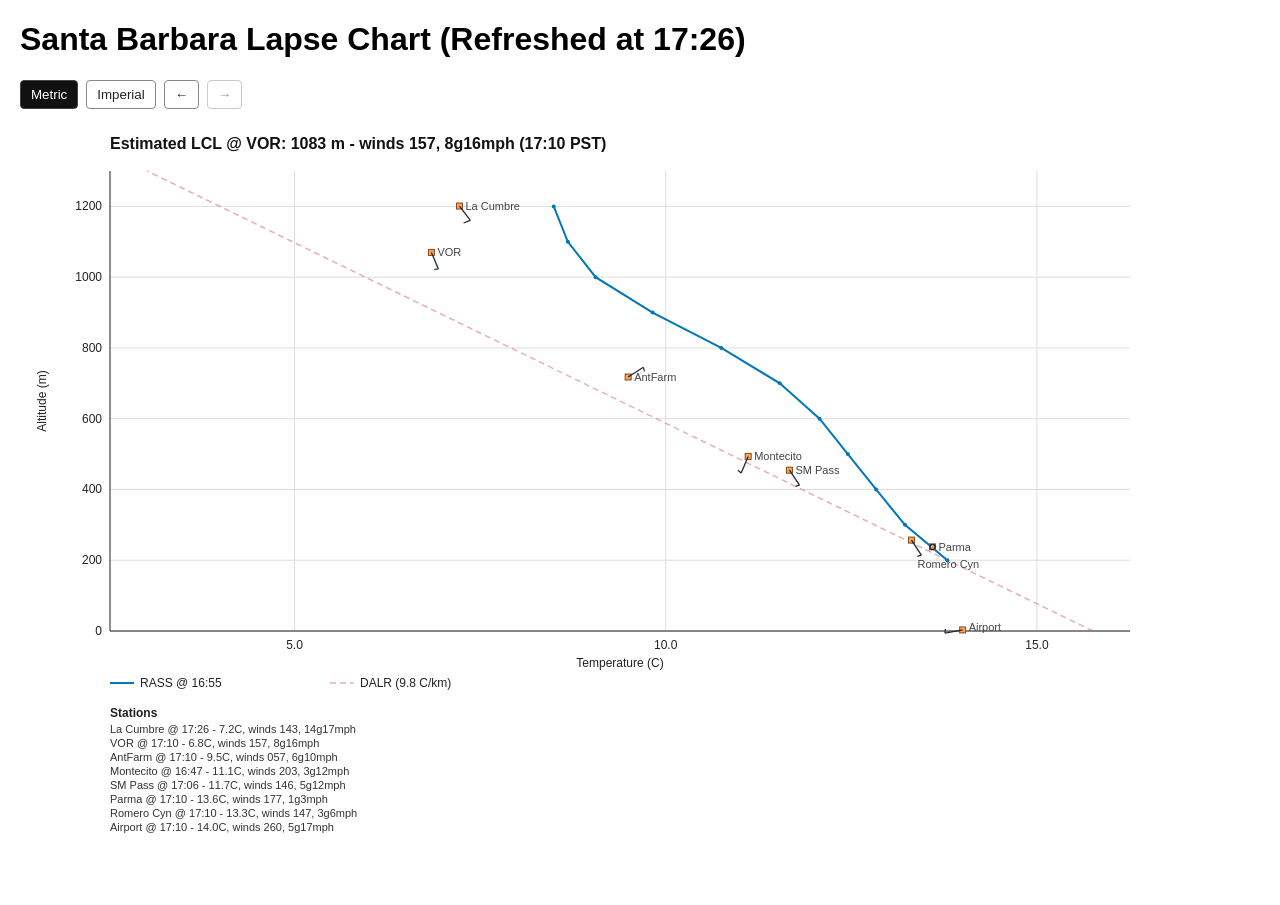
==== index.html @ 41d0ee27 "Add snapshot navigation and per-run chart history" ====
<!doctype html>
<html lang="en">
<head>
  <meta charset="utf-8" />
  <meta name="viewport" content="width=device-width, initial-scale=1" />
  <title>SB Live Lapse</title>
</head>
<body style="font-family: Helvetica, Arial, sans-serif; margin: 20px;">
  <h1 id="chartTitle">Santa Barbara Lapse Chart (Refreshed at --:--)</h1>
  <div style="display: flex; align-items: center; gap: 8px; margin-bottom: 12px;">
    <button id="metricBtn" type="button" style="padding: 6px 10px; border: 1px solid #444; background: #111; color: #fff; border-radius: 4px; cursor: pointer;">Metric</button>
    <button id="imperialBtn" type="button" style="padding: 6px 10px; border: 1px solid #888; background: #fff; color: #222; border-radius: 4px; cursor: pointer;">Imperial</button>
    <button id="prevSnapshotBtn" type="button" style="padding: 6px 10px; border: 1px solid #888; background: #fff; color: #222; border-radius: 4px; cursor: pointer;">&#8592;</button>
    <button id="nextSnapshotBtn" type="button" style="padding: 6px 10px; border: 1px solid #888; background: #fff; color: #222; border-radius: 4px; cursor: pointer;">&#8594;</button>
  </div>
  <img id="chart" src="./sba_wwtemp_chart_metric.svg" alt="Santa Barbara lapse chart" style="max-width: 100%; height: auto;" />
  <script>
    (function () {
      var slotMs = 15 * 60 * 1000;
      var slot = Math.floor(Date.now() / slotMs);
      var img = document.getElementById("chart");
      var title = document.getElementById("chartTitle");
      var metricBtn = document.getElementById("metricBtn");
      var imperialBtn = document.getElementById("imperialBtn");
      var prevBtn = document.getElementById("prevSnapshotBtn");
      var nextBtn = document.getElementById("nextSnapshotBtn");
      var storageKey = "sb_units";
      var latestSources = {
        metric: "./sba_wwtemp_chart_metric.svg?v=" + slot,
        imperial: "./sba_wwtemp_chart_imperial.svg?v=" + slot
      };
      var state = {
        unit: "metric",
        snapshots: [],
        index: -1
      };
      var fetchedLatestTitle = false;

      function formatPstHHMM(isoTime) {
        if (!isoTime) return null;
        var dt = new Date(isoTime);
        if (isNaN(dt.getTime())) return null;
        return new Intl.DateTimeFormat("en-US", {
          hour: "2-digit",
          minute: "2-digit",
          hour12: false,
          timeZone: "America/Los_Angeles"
        }).format(dt);
      }

      function setTitleForIso(isoTime) {
        var hhmm = formatPstHHMM(isoTime);
        if (!hhmm) return false;
        title.textContent = "Santa Barbara Lapse Chart (Refreshed at " + hhmm + ")";
        return true;
      }

      function updateUnitButtons() {
        var isMetric = state.unit === "metric";
        metricBtn.style.background = isMetric ? "#111" : "#fff";
        metricBtn.style.color = isMetric ? "#fff" : "#222";
        metricBtn.style.borderColor = isMetric ? "#444" : "#888";
        imperialBtn.style.background = isMetric ? "#fff" : "#111";
        imperialBtn.style.color = isMetric ? "#222" : "#fff";
        imperialBtn.style.borderColor = isMetric ? "#888" : "#444";
      }

      function setNavButtonDisabled(btn, disabled) {
        btn.disabled = disabled;
        btn.style.opacity = disabled ? "0.45" : "1";
        btn.style.cursor = disabled ? "default" : "pointer";
      }

      function updateNavButtons() {
        var hasSnapshots = state.snapshots.length > 0;
        setNavButtonDisabled(prevBtn, !hasSnapshots || state.index <= 0);
        setNavButtonDisabled(nextBtn, !hasSnapshots || state.index >= state.snapshots.length - 1);
      }

      function currentSnapshot() {
        if (state.index < 0 || state.index >= state.snapshots.length) return null;
        return state.snapshots[state.index];
      }

      function sourceForSnapshot(snapshot, unit) {
        if (snapshot && snapshot.charts) {
          var key = unit === "imperial" ? "imperial_svg" : "metric_svg";
          var value = snapshot.charts[key];
          if (typeof value === "string" && value) {
            var token = snapshot.run_at || String(slot);
            var sep = value.indexOf("?") === -1 ? "?" : "&";
            return value + sep + "v=" + encodeURIComponent(token);
          }
        }
        return latestSources[unit];
      }

      function fetchLatestTitle() {
        if (fetchedLatestTitle) return;
        fetchedLatestTitle = true;
        fetch("./station_state.json?v=" + slot, { cache: "no-store" })
          .then(function (resp) { return resp.ok ? resp.json() : null; })
          .then(function (latestState) {
            if (!latestState || !latestState.generated_at) return;
            setTitleForIso(latestState.generated_at);
          })
          .catch(function () {});
      }

      function render() {
        updateUnitButtons();
        updateNavButtons();
        var snapshot = currentSnapshot();
        img.src = sourceForSnapshot(snapshot, state.unit);
        if (!snapshot || !setTitleForIso(snapshot.run_at)) {
          fetchLatestTitle();
        }
      }

      function setUnit(unit) {
        state.unit = unit === "imperial" ? "imperial" : "metric";
        try { localStorage.setItem(storageKey, state.unit); } catch (e) {}
        render();
      }

      metricBtn.addEventListener("click", function () { setUnit("metric"); });
      imperialBtn.addEventListener("click", function () { setUnit("imperial"); });
      prevBtn.addEventListener("click", function () {
        if (state.index > 0) {
          state.index -= 1;
          render();
        }
      });
      nextBtn.addEventListener("click", function () {
        if (state.index < state.snapshots.length - 1) {
          state.index += 1;
          render();
        }
      });

      try {
        var raw = localStorage.getItem(storageKey);
        if (raw === "imperial") state.unit = "imperial";
      } catch (e) {}
      render();

      fetch("./station_history.json?v=" + slot, { cache: "no-store" })
        .then(function (resp) { return resp.ok ? resp.json() : null; })
        .then(function (historyPayload) {
          var snapshots = [];
          if (historyPayload && Array.isArray(historyPayload.snapshots)) {
            snapshots = historyPayload.snapshots.filter(function (snap) {
              return !!(
                snap &&
                typeof snap.run_at === "string" &&
                snap.charts &&
                typeof snap.charts.metric_svg === "string" &&
                typeof snap.charts.imperial_svg === "string"
              );
            });
          }
          snapshots.sort(function (a, b) {
            return a.run_at < b.run_at ? -1 : (a.run_at > b.run_at ? 1 : 0);
          });
          state.snapshots = snapshots;
          state.index = snapshots.length ? snapshots.length - 1 : -1;
          render();
        })
        .catch(function () {});
    })();
  </script>
</body>
</html>
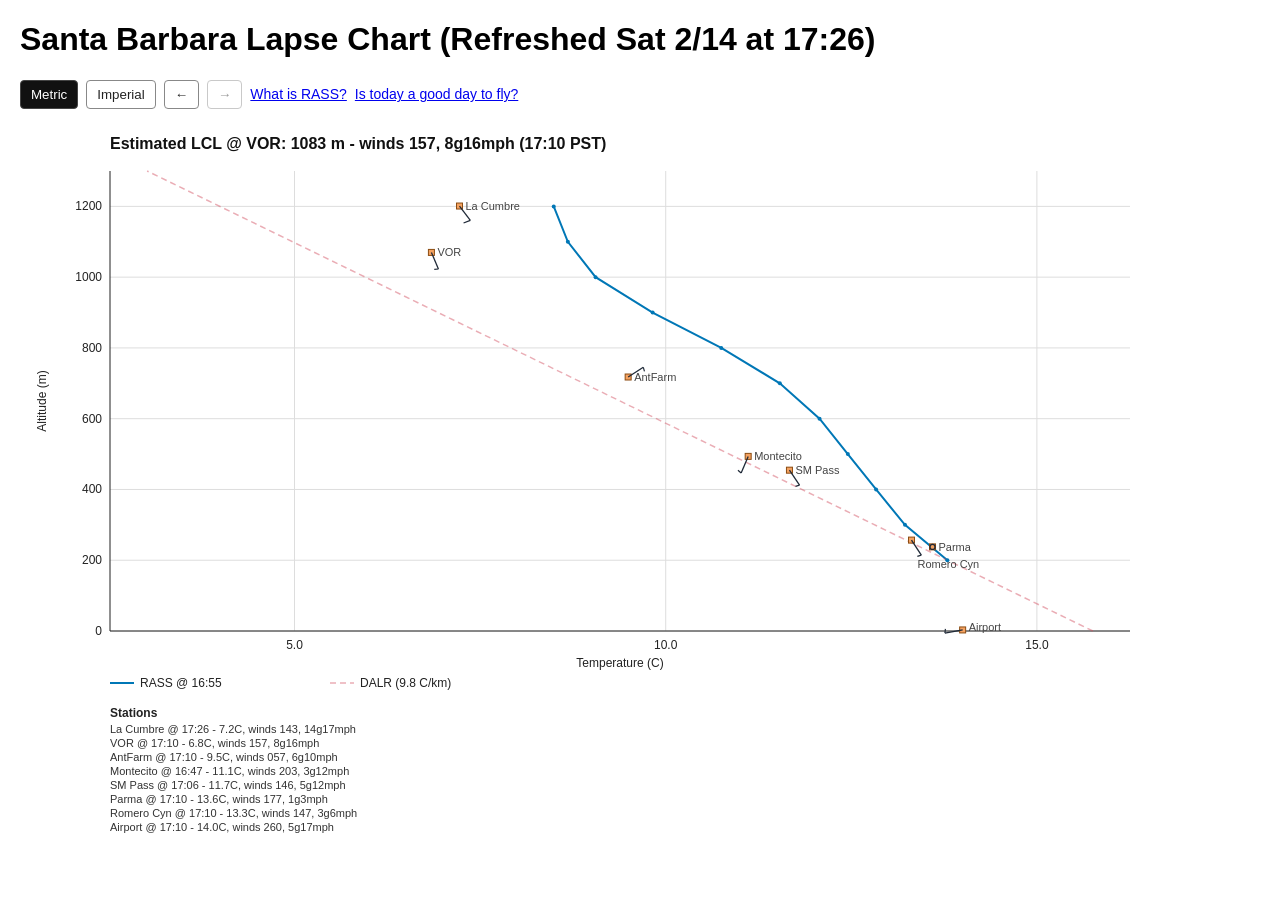
==== commit ff7126d4: "Show refresh date in chart title" ====
--- a/index.html
+++ b/index.html
@@ -6,12 +6,24 @@
   <title>SB Live Lapse</title>
 </head>
 <body style="font-family: Helvetica, Arial, sans-serif; margin: 20px;">
-  <h1 id="chartTitle">Santa Barbara Lapse Chart (Refreshed at --:--)</h1>
+  <h1 id="chartTitle">Santa Barbara Lapse Chart (Refreshed --- --/-- at --:--)</h1>
   <div style="display: flex; align-items: center; gap: 8px; margin-bottom: 12px;">
     <button id="metricBtn" type="button" style="padding: 6px 10px; border: 1px solid #444; background: #111; color: #fff; border-radius: 4px; cursor: pointer;">Metric</button>
     <button id="imperialBtn" type="button" style="padding: 6px 10px; border: 1px solid #888; background: #fff; color: #222; border-radius: 4px; cursor: pointer;">Imperial</button>
     <button id="prevSnapshotBtn" type="button" style="padding: 6px 10px; border: 1px solid #888; background: #fff; color: #222; border-radius: 4px; cursor: pointer;">&#8592;</button>
     <button id="nextSnapshotBtn" type="button" style="padding: 6px 10px; border: 1px solid #888; background: #fff; color: #222; border-radius: 4px; cursor: pointer;">&#8594;</button>
+    <a
+      href="https://en.wikipedia.org/wiki/Radio_acoustic_sounding_system"
+      target="_blank"
+      rel="noopener noreferrer"
+      style="color: #0000EE; text-decoration: underline; font-size: 14px;"
+    >What is RASS?</a>
+    <a
+      href="https://www.youtube.com/watch?v=dQw4w9WgXcQ&list=RDdQw4w9WgXcQ"
+      target="_blank"
+      rel="noopener noreferrer"
+      style="color: #0000EE; text-decoration: underline; font-size: 14px;"
+    >Is today a good day to fly?</a>
   </div>
   <img id="chart" src="./sba_wwtemp_chart_metric.svg" alt="Santa Barbara lapse chart" style="max-width: 100%; height: auto;" />
   <script>
@@ -36,22 +48,33 @@
       };
       var fetchedLatestTitle = false;
 
-      function formatPstHHMM(isoTime) {
+      function formatPacificRefreshLabel(isoTime) {
         if (!isoTime) return null;
         var dt = new Date(isoTime);
         if (isNaN(dt.getTime())) return null;
-        return new Intl.DateTimeFormat("en-US", {
+        var parts = new Intl.DateTimeFormat("en-US", {
+          weekday: "short",
+          month: "numeric",
+          day: "numeric",
           hour: "2-digit",
           minute: "2-digit",
           hour12: false,
           timeZone: "America/Los_Angeles"
-        }).format(dt);
+        }).formatToParts(dt);
+        var values = {};
+        parts.forEach(function (part) {
+          if (part.type !== "literal") values[part.type] = part.value;
+        });
+        if (!values.weekday || !values.month || !values.day || !values.hour || !values.minute) {
+          return null;
+        }
+        return values.weekday + " " + values.month + "/" + values.day + " at " + values.hour + ":" + values.minute;
       }
 
       function setTitleForIso(isoTime) {
-        var hhmm = formatPstHHMM(isoTime);
-        if (!hhmm) return false;
-        title.textContent = "Santa Barbara Lapse Chart (Refreshed at " + hhmm + ")";
+        var label = formatPacificRefreshLabel(isoTime);
+        if (!label) return false;
+        title.textContent = "Santa Barbara Lapse Chart (Refreshed " + label + ")";
         return true;
       }
 
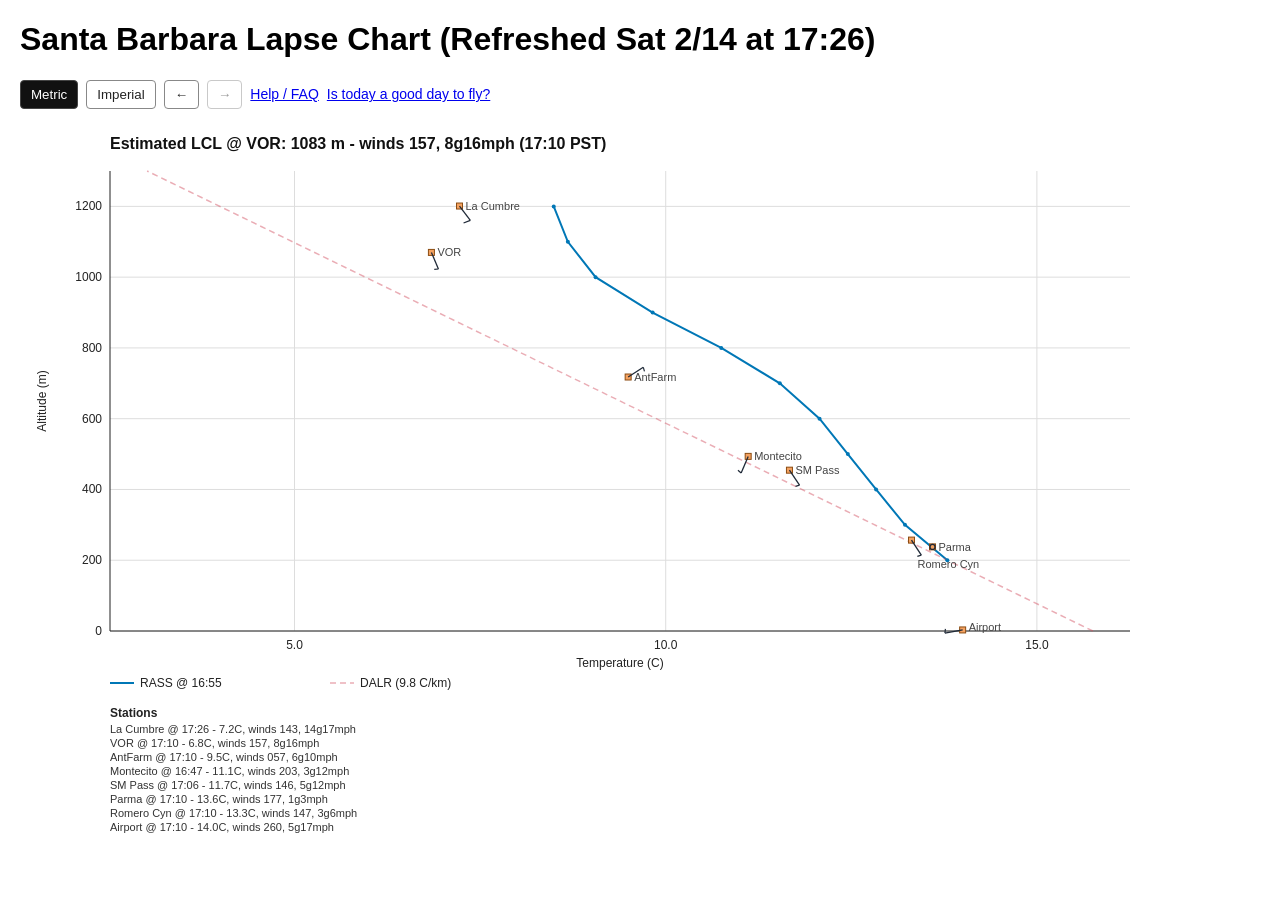
==== commit c11a9182: "Add soaring pilot FAQ to the lapse chart" ====
--- a/index.html
+++ b/index.html
@@ -4,193 +4,30 @@
   <meta charset="utf-8" />
   <meta name="viewport" content="width=device-width, initial-scale=1" />
   <title>SB Live Lapse</title>
+  <link rel="canonical" href="https://sb-live-lapse.com/" />
+  <link rel="stylesheet" href="./styles.css" />
+  <script defer src="./app.js"></script>
 </head>
-<body style="font-family: Helvetica, Arial, sans-serif; margin: 20px;">
+<body>
   <h1 id="chartTitle">Santa Barbara Lapse Chart (Refreshed --- --/-- at --:--)</h1>
-  <div style="display: flex; align-items: center; gap: 8px; margin-bottom: 12px;">
-    <button id="metricBtn" type="button" style="padding: 6px 10px; border: 1px solid #444; background: #111; color: #fff; border-radius: 4px; cursor: pointer;">Metric</button>
-    <button id="imperialBtn" type="button" style="padding: 6px 10px; border: 1px solid #888; background: #fff; color: #222; border-radius: 4px; cursor: pointer;">Imperial</button>
-    <button id="prevSnapshotBtn" type="button" style="padding: 6px 10px; border: 1px solid #888; background: #fff; color: #222; border-radius: 4px; cursor: pointer;">&#8592;</button>
-    <button id="nextSnapshotBtn" type="button" style="padding: 6px 10px; border: 1px solid #888; background: #fff; color: #222; border-radius: 4px; cursor: pointer;">&#8594;</button>
+  <div class="toolbar">
+    <button id="metricBtn" class="control-button is-active" type="button">Metric</button>
+    <button id="imperialBtn" class="control-button" type="button">Imperial</button>
+    <button id="prevSnapshotBtn" class="control-button" type="button">&#8592;</button>
+    <button id="nextSnapshotBtn" class="control-button" type="button">&#8594;</button>
     <a
-      href="https://en.wikipedia.org/wiki/Radio_acoustic_sounding_system"
+      href="./faq.html"
       target="_blank"
       rel="noopener noreferrer"
-      style="color: #0000EE; text-decoration: underline; font-size: 14px;"
-    >What is RASS?</a>
+      class="toolbar-link"
+    >Help / FAQ</a>
     <a
       href="https://www.youtube.com/watch?v=dQw4w9WgXcQ&list=RDdQw4w9WgXcQ"
       target="_blank"
       rel="noopener noreferrer"
-      style="color: #0000EE; text-decoration: underline; font-size: 14px;"
+      class="toolbar-link"
     >Is today a good day to fly?</a>
   </div>
-  <img id="chart" src="./sba_wwtemp_chart_metric.svg" alt="Santa Barbara lapse chart" style="max-width: 100%; height: auto;" />
-  <script>
-    (function () {
-      var slotMs = 15 * 60 * 1000;
-      var slot = Math.floor(Date.now() / slotMs);
-      var img = document.getElementById("chart");
-      var title = document.getElementById("chartTitle");
-      var metricBtn = document.getElementById("metricBtn");
-      var imperialBtn = document.getElementById("imperialBtn");
-      var prevBtn = document.getElementById("prevSnapshotBtn");
-      var nextBtn = document.getElementById("nextSnapshotBtn");
-      var storageKey = "sb_units";
-      var latestSources = {
-        metric: "./sba_wwtemp_chart_metric.svg?v=" + slot,
-        imperial: "./sba_wwtemp_chart_imperial.svg?v=" + slot
-      };
-      var state = {
-        unit: "metric",
-        snapshots: [],
-        index: -1
-      };
-      var fetchedLatestTitle = false;
-
-      function formatPacificRefreshLabel(isoTime) {
-        if (!isoTime) return null;
-        var dt = new Date(isoTime);
-        if (isNaN(dt.getTime())) return null;
-        var parts = new Intl.DateTimeFormat("en-US", {
-          weekday: "short",
-          month: "numeric",
-          day: "numeric",
-          hour: "2-digit",
-          minute: "2-digit",
-          hour12: false,
-          timeZone: "America/Los_Angeles"
-        }).formatToParts(dt);
-        var values = {};
-        parts.forEach(function (part) {
-          if (part.type !== "literal") values[part.type] = part.value;
-        });
-        if (!values.weekday || !values.month || !values.day || !values.hour || !values.minute) {
-          return null;
-        }
-        return values.weekday + " " + values.month + "/" + values.day + " at " + values.hour + ":" + values.minute;
-      }
-
-      function setTitleForIso(isoTime) {
-        var label = formatPacificRefreshLabel(isoTime);
-        if (!label) return false;
-        title.textContent = "Santa Barbara Lapse Chart (Refreshed " + label + ")";
-        return true;
-      }
-
-      function updateUnitButtons() {
-        var isMetric = state.unit === "metric";
-        metricBtn.style.background = isMetric ? "#111" : "#fff";
-        metricBtn.style.color = isMetric ? "#fff" : "#222";
-        metricBtn.style.borderColor = isMetric ? "#444" : "#888";
-        imperialBtn.style.background = isMetric ? "#fff" : "#111";
-        imperialBtn.style.color = isMetric ? "#222" : "#fff";
-        imperialBtn.style.borderColor = isMetric ? "#888" : "#444";
-      }
-
-      function setNavButtonDisabled(btn, disabled) {
-        btn.disabled = disabled;
-        btn.style.opacity = disabled ? "0.45" : "1";
-        btn.style.cursor = disabled ? "default" : "pointer";
-      }
-
-      function updateNavButtons() {
-        var hasSnapshots = state.snapshots.length > 0;
-        setNavButtonDisabled(prevBtn, !hasSnapshots || state.index <= 0);
-        setNavButtonDisabled(nextBtn, !hasSnapshots || state.index >= state.snapshots.length - 1);
-      }
-
-      function currentSnapshot() {
-        if (state.index < 0 || state.index >= state.snapshots.length) return null;
-        return state.snapshots[state.index];
-      }
-
-      function sourceForSnapshot(snapshot, unit) {
-        if (snapshot && snapshot.charts) {
-          var key = unit === "imperial" ? "imperial_svg" : "metric_svg";
-          var value = snapshot.charts[key];
-          if (typeof value === "string" && value) {
-            var token = snapshot.run_at || String(slot);
-            var sep = value.indexOf("?") === -1 ? "?" : "&";
-            return value + sep + "v=" + encodeURIComponent(token);
-          }
-        }
-        return latestSources[unit];
-      }
-
-      function fetchLatestTitle() {
-        if (fetchedLatestTitle) return;
-        fetchedLatestTitle = true;
-        fetch("./station_state.json?v=" + slot, { cache: "no-store" })
-          .then(function (resp) { return resp.ok ? resp.json() : null; })
-          .then(function (latestState) {
-            if (!latestState || !latestState.generated_at) return;
-            setTitleForIso(latestState.generated_at);
-          })
-          .catch(function () {});
-      }
-
-      function render() {
-        updateUnitButtons();
-        updateNavButtons();
-        var snapshot = currentSnapshot();
-        img.src = sourceForSnapshot(snapshot, state.unit);
-        if (!snapshot || !setTitleForIso(snapshot.run_at)) {
-          fetchLatestTitle();
-        }
-      }
-
-      function setUnit(unit) {
-        state.unit = unit === "imperial" ? "imperial" : "metric";
-        try { localStorage.setItem(storageKey, state.unit); } catch (e) {}
-        render();
-      }
-
-      metricBtn.addEventListener("click", function () { setUnit("metric"); });
-      imperialBtn.addEventListener("click", function () { setUnit("imperial"); });
-      prevBtn.addEventListener("click", function () {
-        if (state.index > 0) {
-          state.index -= 1;
-          render();
-        }
-      });
-      nextBtn.addEventListener("click", function () {
-        if (state.index < state.snapshots.length - 1) {
-          state.index += 1;
-          render();
-        }
-      });
-
-      try {
-        var raw = localStorage.getItem(storageKey);
-        if (raw === "imperial") state.unit = "imperial";
-      } catch (e) {}
-      render();
-
-      fetch("./station_history.json?v=" + slot, { cache: "no-store" })
-        .then(function (resp) { return resp.ok ? resp.json() : null; })
-        .then(function (historyPayload) {
-          var snapshots = [];
-          if (historyPayload && Array.isArray(historyPayload.snapshots)) {
-            snapshots = historyPayload.snapshots.filter(function (snap) {
-              return !!(
-                snap &&
-                typeof snap.run_at === "string" &&
-                snap.charts &&
-                typeof snap.charts.metric_svg === "string" &&
-                typeof snap.charts.imperial_svg === "string"
-              );
-            });
-          }
-          snapshots.sort(function (a, b) {
-            return a.run_at < b.run_at ? -1 : (a.run_at > b.run_at ? 1 : 0);
-          });
-          state.snapshots = snapshots;
-          state.index = snapshots.length ? snapshots.length - 1 : -1;
-          render();
-        })
-        .catch(function () {});
-    })();
-  </script>
+  <img id="chart" src="./sba_wwtemp_chart_metric.svg" alt="Santa Barbara lapse chart" />
 </body>
 </html>
--- a/styles.css
+++ b/styles.css
@@ -0,0 +1,120 @@
+body {
+  font-family: Helvetica, Arial, sans-serif;
+  margin: 20px;
+}
+
+.toolbar {
+  display: flex;
+  flex-wrap: wrap;
+  align-items: center;
+  gap: 8px;
+  margin-bottom: 12px;
+}
+
+.control-button {
+  padding: 6px 10px;
+  border: 1px solid #888;
+  background: #fff;
+  color: #222;
+  border-radius: 4px;
+  cursor: pointer;
+}
+
+.control-button.is-active {
+  border-color: #444;
+  background: #111;
+  color: #fff;
+}
+
+.control-button.is-disabled {
+  cursor: default;
+  opacity: 0.45;
+}
+
+.toolbar-link {
+  color: #0000ee;
+  font-size: 14px;
+  text-decoration: underline;
+}
+
+#chart {
+  max-width: 100%;
+  height: auto;
+}
+
+.faq-page {
+  margin: 0;
+  color: #202b32;
+  background: #f7f9fa;
+  line-height: 1.65;
+}
+
+.faq-page * { box-sizing: border-box; }
+.faq-page a { color: #155b83; text-underline-offset: 3px; }
+.faq-page a:hover { color: #0c3d5a; }
+.faq-page :focus-visible { outline: 3px solid #0077b6; outline-offset: 5px; }
+.faq-page h1, .faq-page h2, .faq-page h3 { line-height: 1.25; color: #142e3d; }
+.faq-page h1 { font-size: clamp(2rem, 6vw, 3rem); margin: 12px 0; letter-spacing: -0.035em; }
+.faq-page h2 { font-size: 1.4rem; margin: 0 0 16px; }
+.faq-page h3 { font-size: 1.05rem; margin: 0 0 4px; }
+.faq-page p { margin: 0 0 16px; }
+.faq-page li + li { margin-top: 8px; }
+.faq-page section { scroll-margin-top: 20px; }
+
+.faq-shell { max-width: 1020px; margin: 0 auto; padding: 28px 24px 56px; }
+.faq-header { max-width: 740px; padding: 32px 0 24px; }
+.faq-eyebrow { font-size: .78rem; font-weight: 700; letter-spacing: .13em; text-transform: uppercase; color: #526773; }
+.faq-intro { font-size: 1.15rem; color: #425866; }
+.faq-back { font-weight: 600; }
+.faq-card { background: #fff; border: 1px solid #dbe3e7; border-radius: 10px; padding: 26px; }
+.faq-quick { border-top: 4px solid #0077b6; margin-bottom: 28px; }
+.faq-quick ol { padding-left: 22px; margin-bottom: 0; }
+.faq-layout { display: grid; grid-template-columns: 190px minmax(0, 1fr); gap: 36px; align-items: start; }
+.faq-nav { position: sticky; top: 24px; font-size: .9rem; }
+.faq-nav strong { display: block; margin-bottom: 10px; }
+.faq-nav a { display: block; padding: 5px 0; }
+.faq-content { min-width: 0; }
+.faq-content section { padding: 0 0 26px; margin: 0 0 28px; border-bottom: 1px solid #dbe3e7; }
+.faq-key { display: grid; grid-template-columns: 1fr 1fr; gap: 20px; margin: 24px 0; }
+.faq-key-item svg { display: block; width: 58px; height: 22px; margin-bottom: 8px; }
+.faq-key-item p { margin: 0; font-size: .94rem; }
+.faq-rass-line { stroke: #000; stroke-width: 2; fill: none; }
+.faq-rass-dot { fill: #0077b6; }
+.faq-dalr-line { stroke: #000; stroke-width: 1.5; stroke-dasharray: 6 4; opacity: .45; }
+.faq-station-line { stroke: #777; stroke-width: 1.2; stroke-dasharray: 3 4; }
+.faq-station-dot { fill: #f4a261; stroke: #8b4c12; }
+.faq-callout { border-left: 3px solid #0077b6; background: #edf4f8; padding: 14px 18px; margin: 20px 0; }
+.faq-callout p:last-child { margin-bottom: 0; }
+.faq-table-wrap { overflow-x: auto; margin: 20px 0; }
+.faq-page table { width: 100%; border-collapse: collapse; font-size: .91rem; text-align: left; }
+.faq-page caption { text-align: left; font-weight: 600; margin-bottom: 8px; }
+.faq-page th, .faq-page td { padding: 10px 12px; border-bottom: 1px solid #dbe3e7; vertical-align: top; }
+.faq-page th { background: #eaf0f3; color: #233e4d; }
+.faq-red { color: #c62828; }
+.faq-blue { color: #1565c0; }
+.faq-example { display: block; padding: 16px; background: #eaf0f3; border-radius: 6px; font-size: .87rem; overflow-wrap: anywhere; }
+.faq-small { font-size: .88rem; color: #526773; }
+.faq-footer { padding-top: 4px; }
+
+@media (max-width: 720px) {
+  .faq-shell { padding: 20px 18px 40px; }
+  .faq-header { padding-top: 26px; }
+  .faq-card { padding: 20px; }
+  .faq-layout { grid-template-columns: 1fr; gap: 28px; }
+  .faq-nav { position: static; padding-bottom: 20px; border-bottom: 1px solid #dbe3e7; }
+  .faq-nav a { display: inline-block; margin-right: 16px; padding: 7px 0; }
+}
+
+@media (max-width: 420px) {
+  .faq-key { grid-template-columns: 1fr; }
+  .faq-page th, .faq-page td { padding: 8px; }
+}
+
+@media print {
+  .faq-page { background: #fff; color: #000; }
+  .faq-shell { max-width: none; padding: 0; }
+  .faq-layout { display: block; }
+  .faq-nav, .faq-back { display: none; }
+  .faq-page h2, .faq-page h3 { break-after: avoid; }
+  .faq-key-item, .faq-callout, .faq-page tr { break-inside: avoid; }
+}
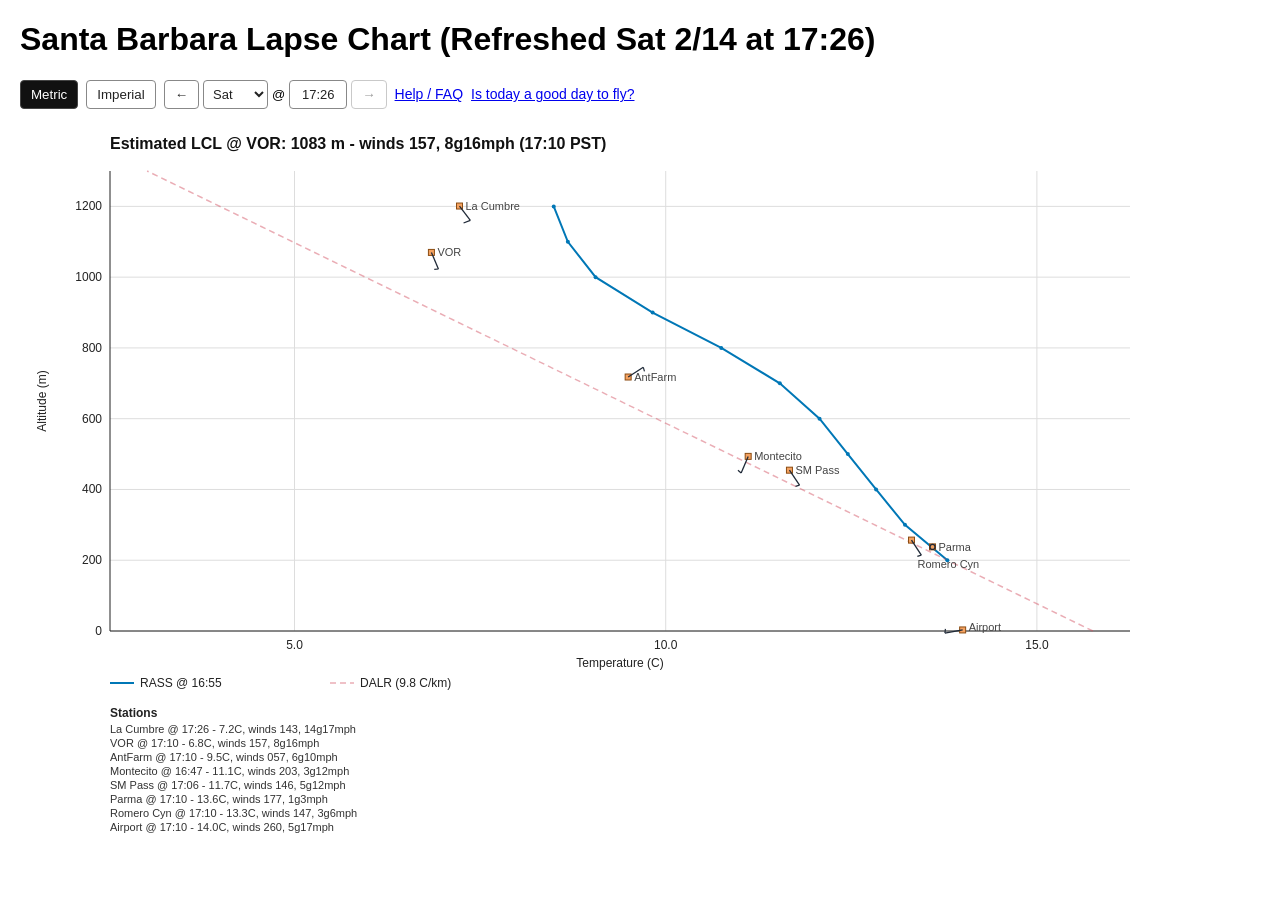
==== commit b97b2147: "Promote compact day and time chart navigation to main" ====
--- a/index.html
+++ b/index.html
@@ -13,8 +13,18 @@
   <div class="toolbar">
     <button id="metricBtn" class="control-button is-active" type="button">Metric</button>
     <button id="imperialBtn" class="control-button" type="button">Imperial</button>
-    <button id="prevSnapshotBtn" class="control-button" type="button">&#8592;</button>
-    <button id="nextSnapshotBtn" class="control-button" type="button">&#8594;</button>
+    <div class="snapshot-nav" role="group" aria-label="Snapshot navigation (Pacific time)">
+      <button id="prevSnapshotBtn" class="control-button" type="button" aria-label="Previous snapshot">&#8592;</button>
+      <select id="snapshotDay" class="snapshot-field" aria-label="Snapshot day (Pacific time)" disabled>
+        <option value="">---</option>
+      </select>
+      <span aria-hidden="true">@</span>
+      <input id="snapshotTime" class="snapshot-field" type="text" inputmode="numeric" maxlength="5"
+        placeholder="--:--" aria-label="Snapshot time (Pacific, 24-hour)"
+        title="Pacific time: enter HH:MM or HHMM. Press Enter or leave the field to jump to the nearest available snapshot."
+        autocomplete="off" spellcheck="false" disabled />
+      <button id="nextSnapshotBtn" class="control-button" type="button" aria-label="Next snapshot">&#8594;</button>
+    </div>
     <a
       href="./faq.html"
       target="_blank"
--- a/styles.css
+++ b/styles.css
@@ -31,6 +31,30 @@
   opacity: 0.45;
 }
 
+.snapshot-nav {
+  display: inline-flex;
+  align-items: center;
+  gap: 4px;
+  white-space: nowrap;
+  font-size: 13px;
+}
+
+.snapshot-field {
+  box-sizing: border-box;
+  height: 29px;
+  padding: 4px 5px;
+  border: 1px solid #888;
+  border-radius: 4px;
+  background: #fff;
+  color: #222;
+  font: 13px Helvetica, Arial, sans-serif;
+}
+
+#snapshotDay { width: 65px; }
+#snapshotTime { width: 58px; text-align: center; font-variant-numeric: tabular-nums; }
+.snapshot-field:disabled { opacity: 0.45; }
+.snapshot-field[aria-invalid="true"] { border-color: #c62828; }
+
 .toolbar-link {
   color: #0000ee;
   font-size: 14px;
@@ -42,79 +66,98 @@
   height: auto;
 }
 
-.faq-page {
-  margin: 0;
-  color: #202b32;
-  background: #f7f9fa;
-  line-height: 1.65;
+/* Visual field guide. Chart styles deliberately match the live plot. */
+.faq-page { margin: 0; color: #252525; background: #fff; line-height: 1.5; }
+.faq-page * { box-sizing: border-box; }
+.faq-page a { color: #36576a; text-underline-offset: 3px; }
+.faq-page button:focus-visible, .faq-page a:focus-visible, .faq-page summary:focus-visible { outline: 2px solid #0077b6; outline-offset: 4px; }
+.visual-guide { max-width: 1020px; padding: 24px 28px 32px; margin: auto; }
+.guide-header > a { font-size: 14px; }
+.guide-header h1 { font-size: clamp(23px, 3.5vw, 30px); font-weight: 500; letter-spacing: -.025em; line-height: 1.2; margin: 28px 0 8px; }
+.guide-header p { color: #626262; font-size: 15px; margin: 0 0 24px; }
+.layer-controls { display: flex; gap: 28px; border-bottom: 1px solid #d9d9d9; }
+.layer-controls button { color: #777; padding: 10px 0 12px; margin-bottom: -1px; border: 0; border-bottom: 2px solid transparent; background: none; font: inherit; font-size: 15px; cursor: pointer; }
+.layer-controls button span { color: inherit; margin-right: 7px; font-variant-numeric: tabular-nums; }
+.layer-controls button[aria-pressed="true"] { color: #161616; border-bottom-color: #161616; }
+.layer-controls button:hover { color: #161616; }
+.lesson-figure { margin: 20px 0 28px; }
+.lesson-chart { display: block; width: 100%; overflow: visible; }
+.lesson-chart text { font-family: Helvetica, Arial, sans-serif; fill: #252525; font-size: 14px; }
+.lesson-chart .tick { fill: #777; font-size: 12px; font-variant-numeric: tabular-nums; }
+.lesson-chart .axis-label { font-size: 13px; fill: #505050; }
+.lesson-chart .grid { stroke: #eeeeec; stroke-width: 1; }
+.lesson-chart .axis { stroke: #aaa; stroke-width: 1; }
+.lesson-chart .dalr { stroke: #898989; stroke-width: 1.5; stroke-dasharray: 6 4; fill: none; }
+.lesson-chart .station-line { stroke: #888; stroke-width: 1.3; stroke-dasharray: 3 4; fill: none; }
+.lesson-chart .station { fill: #f4a261; stroke: #8b4c12; stroke-width: 1; }
+.lesson-chart .rass { stroke: #111; stroke-width: 2; fill: none; }
+.lesson-chart .rass-dot { fill: #0077b6; }
+.lesson-chart .leader { stroke: #8c8c86; stroke-width: 1; fill: none; }
+.lesson-chart .measure { stroke: #60605b; stroke-width: 1; fill: none; }
+.lesson-chart .projection { stroke: #cfa77f; stroke-width: 1; stroke-dasharray: 2 4; fill: none; }
+.lesson-chart .label { paint-order: stroke; stroke: #fff; stroke-width: 5px; stroke-linejoin: round; }
+.lesson-chart .emphasis { font-weight: 600; }
+.lesson-chart .quiet { fill: #626262; font-size: 13px; }
+.lesson-chart .warm { fill: #b52b28; }
+.lesson-chart .cool { fill: #1565c0; }
+.lesson-chart .station-leader { stroke: #bbb; stroke-width: .8; fill: none; }
+.lesson-chart .wind-barb { stroke: #555; stroke-width: 1.1; fill: none; }
+.lesson-chart .station-name { font-size: 12px; fill: #555; }
+.lesson-chart .observed-temp { fill: #161616; }
+.lesson-chart .lapse-number { font-size: 11px; }
+.lesson-chart .strong { font-weight: 700; }
+.lesson-figure figcaption { display: flex; justify-content: space-between; gap: 10px; padding: 12px 0; border-top: 1px solid #ddd; font-size: 12px; color: #777; }
+.layer-summary { color: #363636; font-size: 13px; }
+.station-example { margin: 0 0 28px; padding: 16px 0; border-top: 1px solid #ddd; }
+.station-example figcaption { color: #666; font-size: 12px; margin-bottom: 12px; }
+.station-readout { display: flex; flex-wrap: wrap; align-items: baseline; gap: 12px 20px; font-size: 14px; }
+.readout-part b { font-weight: 500; }
+.readout-part small { display: block; border-top: 1px solid #aaa; padding-top: 6px; margin-top: 6px; font-size: 12px; color: #666; }
+.station-row-rates { margin-top: 18px; font-size: 13px; }
+#station-comparisons { display: inline-flex; flex-wrap: wrap; gap: 6px 14px; }
+.station-row-rates small { display: block; margin-top: 8px; font-size: 12px; color: #666; }
+.station-row-rates b { font-weight: 400; }
+.station-row-rates .cool { color: #1565c0; }
+.station-row-rates .warm { color: #b52b28; }
+.station-row-rates .strong { font-weight: 700; }
+.field-notes { border-top: 1px solid #bbb; }
+.field-notes details { border-bottom: 1px solid #ddd; padding: 0 0 2px; }
+.field-notes summary { padding: 15px 0; font-size: 14px; cursor: pointer; }
+.field-notes details > p { font-size: 14px; line-height: 1.55; max-width: 780px; margin: 16px 0; }
+.field-notes small { display: block; font-size: 12px; color: #666; margin: 0 0 16px; }
+.readout-key { display: grid; grid-template-columns: repeat(3, 1fr); gap: 24px; padding: 12px 0 6px; }
+.readout-key span { display: block; font-size: 13px; }
+.readout-key b { display: block; font-size: 20px; font-weight: 400; }
+.readout-key span { border-top: 1px solid #bbb; padding-top: 7px; margin-top: 7px; color: #666; }
+.readout-key svg { height: 30px; width: 100px; display: block; overflow: visible; }
+.readout-key svg path { fill: none; stroke: #252525; stroke-width: 1.5; }
+.readout-key svg text { font-family: inherit; font-size: 16px; }
+.lcl-key { margin-top: 28px; }
+.lcl-key b { font-size: 18px; font-weight: 400; }
+.lcl-key u { text-decoration-thickness: 1px; text-underline-offset: 6px; }
+.lcl-key span { display: block; margin-top: 10px; font-size: 13px; color: #666; }
+.time-key b { font-size: 16px; }
+.faq-page kbd { font-family: inherit; font-size: 17px; }
+.guide-footer { display: flex; justify-content: space-between; flex-wrap: wrap; gap: 16px; padding-top: 24px; font-size: 12px; color: #777; }
+@media (max-width: 640px) {
+  .visual-guide { padding: 18px 16px 28px; }
+  .guide-header h1 { margin-top: 22px; max-width: 330px; }
+  .guide-header p { font-size: 14px; margin-bottom: 20px; }
+  .layer-controls { display: grid; grid-template-columns: repeat(4, minmax(0, 1fr)); gap: 4px; }
+  .layer-controls button { font-size: 12px; padding: 10px 1px; line-height: 1.35; }
+  .layer-controls button span { display: block; margin: 0 0 3px; font-size: 13px; }
+  .lesson-figure { margin-top: 12px; }
+  .lesson-figure figcaption { flex-direction: column; gap: 4px; }
+  .readout-key { gap: 14px; }
+  .readout-key span { font-size: 12px; }
+  .readout-key { grid-template-columns: 1fr 1fr; }
+  .readout-key > div:last-child { grid-column: 1 / -1; }
+  .readout-key b { font-size: 16px; }
+  .time-key { grid-template-columns: 1fr; gap: 12px; }
+  .time-key > div { display: flex; justify-content: space-between; align-items: baseline; gap: 10px; }
+  .time-key span { border: 0; margin: 0; padding: 0; }
 }
-
-.faq-page * { box-sizing: border-box; }
-.faq-page a { color: #155b83; text-underline-offset: 3px; }
-.faq-page a:hover { color: #0c3d5a; }
-.faq-page :focus-visible { outline: 3px solid #0077b6; outline-offset: 5px; }
-.faq-page h1, .faq-page h2, .faq-page h3 { line-height: 1.25; color: #142e3d; }
-.faq-page h1 { font-size: clamp(2rem, 6vw, 3rem); margin: 12px 0; letter-spacing: -0.035em; }
-.faq-page h2 { font-size: 1.4rem; margin: 0 0 16px; }
-.faq-page h3 { font-size: 1.05rem; margin: 0 0 4px; }
-.faq-page p { margin: 0 0 16px; }
-.faq-page li + li { margin-top: 8px; }
-.faq-page section { scroll-margin-top: 20px; }
-
-.faq-shell { max-width: 1020px; margin: 0 auto; padding: 28px 24px 56px; }
-.faq-header { max-width: 740px; padding: 32px 0 24px; }
-.faq-eyebrow { font-size: .78rem; font-weight: 700; letter-spacing: .13em; text-transform: uppercase; color: #526773; }
-.faq-intro { font-size: 1.15rem; color: #425866; }
-.faq-back { font-weight: 600; }
-.faq-card { background: #fff; border: 1px solid #dbe3e7; border-radius: 10px; padding: 26px; }
-.faq-quick { border-top: 4px solid #0077b6; margin-bottom: 28px; }
-.faq-quick ol { padding-left: 22px; margin-bottom: 0; }
-.faq-layout { display: grid; grid-template-columns: 190px minmax(0, 1fr); gap: 36px; align-items: start; }
-.faq-nav { position: sticky; top: 24px; font-size: .9rem; }
-.faq-nav strong { display: block; margin-bottom: 10px; }
-.faq-nav a { display: block; padding: 5px 0; }
-.faq-content { min-width: 0; }
-.faq-content section { padding: 0 0 26px; margin: 0 0 28px; border-bottom: 1px solid #dbe3e7; }
-.faq-key { display: grid; grid-template-columns: 1fr 1fr; gap: 20px; margin: 24px 0; }
-.faq-key-item svg { display: block; width: 58px; height: 22px; margin-bottom: 8px; }
-.faq-key-item p { margin: 0; font-size: .94rem; }
-.faq-rass-line { stroke: #000; stroke-width: 2; fill: none; }
-.faq-rass-dot { fill: #0077b6; }
-.faq-dalr-line { stroke: #000; stroke-width: 1.5; stroke-dasharray: 6 4; opacity: .45; }
-.faq-station-line { stroke: #777; stroke-width: 1.2; stroke-dasharray: 3 4; }
-.faq-station-dot { fill: #f4a261; stroke: #8b4c12; }
-.faq-callout { border-left: 3px solid #0077b6; background: #edf4f8; padding: 14px 18px; margin: 20px 0; }
-.faq-callout p:last-child { margin-bottom: 0; }
-.faq-table-wrap { overflow-x: auto; margin: 20px 0; }
-.faq-page table { width: 100%; border-collapse: collapse; font-size: .91rem; text-align: left; }
-.faq-page caption { text-align: left; font-weight: 600; margin-bottom: 8px; }
-.faq-page th, .faq-page td { padding: 10px 12px; border-bottom: 1px solid #dbe3e7; vertical-align: top; }
-.faq-page th { background: #eaf0f3; color: #233e4d; }
-.faq-red { color: #c62828; }
-.faq-blue { color: #1565c0; }
-.faq-example { display: block; padding: 16px; background: #eaf0f3; border-radius: 6px; font-size: .87rem; overflow-wrap: anywhere; }
-.faq-small { font-size: .88rem; color: #526773; }
-.faq-footer { padding-top: 4px; }
-
-@media (max-width: 720px) {
-  .faq-shell { padding: 20px 18px 40px; }
-  .faq-header { padding-top: 26px; }
-  .faq-card { padding: 20px; }
-  .faq-layout { grid-template-columns: 1fr; gap: 28px; }
-  .faq-nav { position: static; padding-bottom: 20px; border-bottom: 1px solid #dbe3e7; }
-  .faq-nav a { display: inline-block; margin-right: 16px; padding: 7px 0; }
+@media print {
+  .layer-controls, .field-notes, .guide-footer { display: none; }
+  .visual-guide { max-width: none; padding: 0; }
 }
-
-@media (max-width: 420px) {
-  .faq-key { grid-template-columns: 1fr; }
-  .faq-page th, .faq-page td { padding: 8px; }
-}
-
-@media print {
-  .faq-page { background: #fff; color: #000; }
-  .faq-shell { max-width: none; padding: 0; }
-  .faq-layout { display: block; }
-  .faq-nav, .faq-back { display: none; }
-  .faq-page h2, .faq-page h3 { break-after: avoid; }
-  .faq-key-item, .faq-callout, .faq-page tr { break-inside: avoid; }
-}
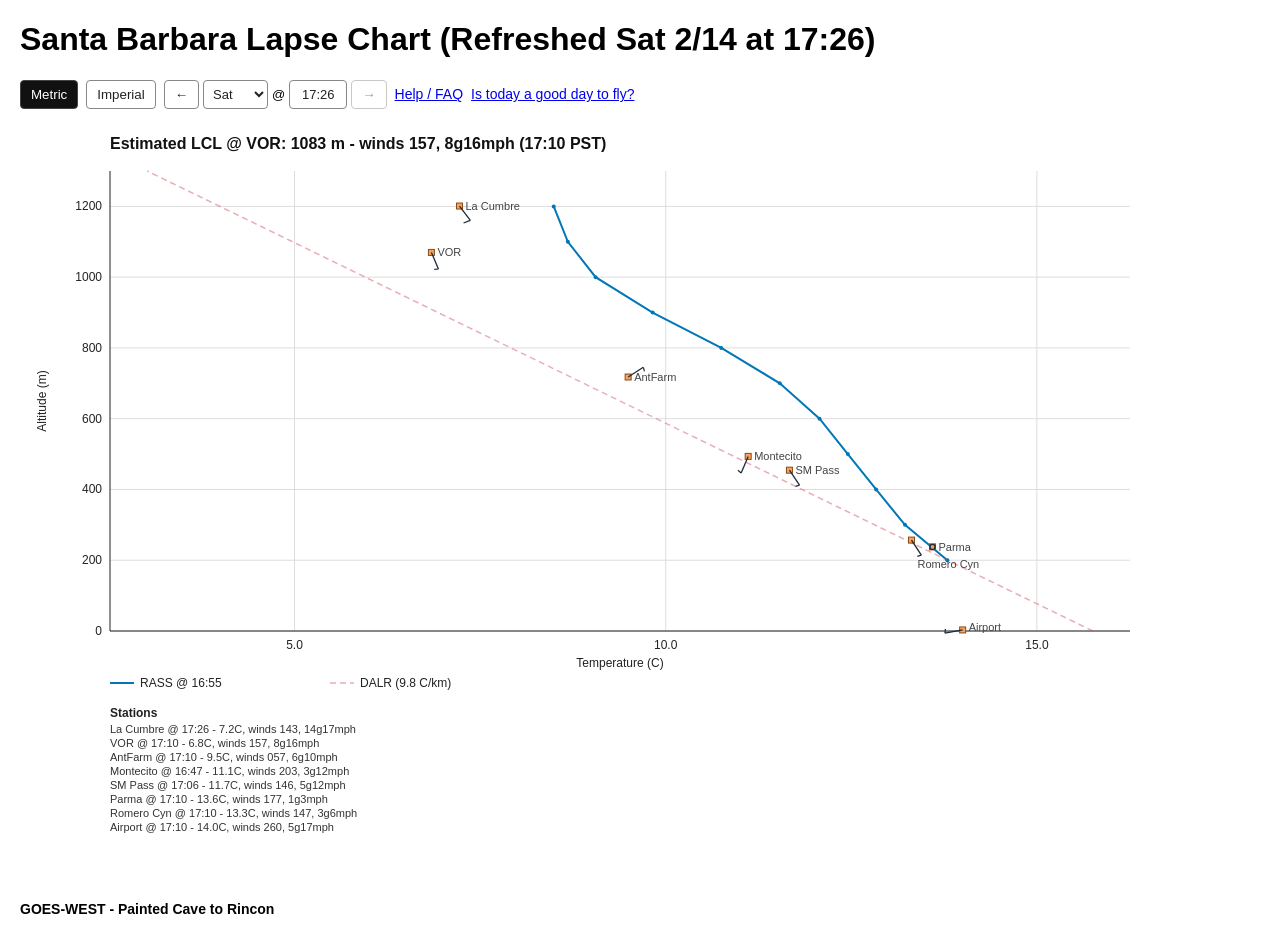
==== commit 45e1bdbc: "Promote compact Santa Barbara satellite view to main" ====
--- a/index.html
+++ b/index.html
@@ -39,5 +39,15 @@
     >Is today a good day to fly?</a>
   </div>
   <img id="chart" src="./sba_wwtemp_chart_metric.svg" alt="Santa Barbara lapse chart" />
+  <section id="satelliteSection" class="satellite-section" aria-labelledby="satelliteHeading">
+    <h2 id="satelliteHeading">GOES-WEST - Painted Cave to Rincon</h2>
+    <p id="satelliteCaption" hidden></p>
+    <p id="satelliteStatus" class="satellite-status" role="status">Loads after the chart, when this section is in view.</p>
+    <button id="loadSatellite" class="control-button" type="button" disabled hidden>Load satellite image</button>
+    <img id="satelliteImage" width="600" height="418" decoding="async" fetchpriority="low"
+      aria-describedby="satelliteCaption" title="Satellite imagery: CIRA/NOAA. Coastline: Natural Earth."
+      alt="GOES-West cloud imagery from Painted Cave to Rincon, with the coastline and Santa Barbara and Carpinteria marked. North is up; scan time is printed on each frame." hidden />
+    <button id="playSatellite" class="control-button" type="button" disabled hidden>Play last hour</button>
+  </section>
 </body>
 </html>
--- a/styles.css
+++ b/styles.css
@@ -64,6 +64,24 @@
 #chart {
   max-width: 100%;
   height: auto;
+}
+
+.satellite-section { max-width: 600px; margin-top: 16px; font-size: 13px; }
+.satellite-section h2 { font-size: 14px; margin: 0 0 6px; }
+.satellite-section p { margin: 6px 0; }
+#satelliteImage { max-width: 100%; height: auto; margin-top: 8px; }
+#loadSatellite { margin: 4px 0; }
+#playSatellite { display: block; margin: 4px 0; }
+#playSatellite[hidden] { display: none; }
+.satellite-section .satellite-status {
+  position: absolute;
+  width: 1px;
+  height: 1px;
+  padding: 0;
+  margin: -1px;
+  overflow: hidden;
+  clip-path: inset(50%);
+  white-space: nowrap;
 }
 
 /* Visual field guide. Chart styles deliberately match the live plot. */
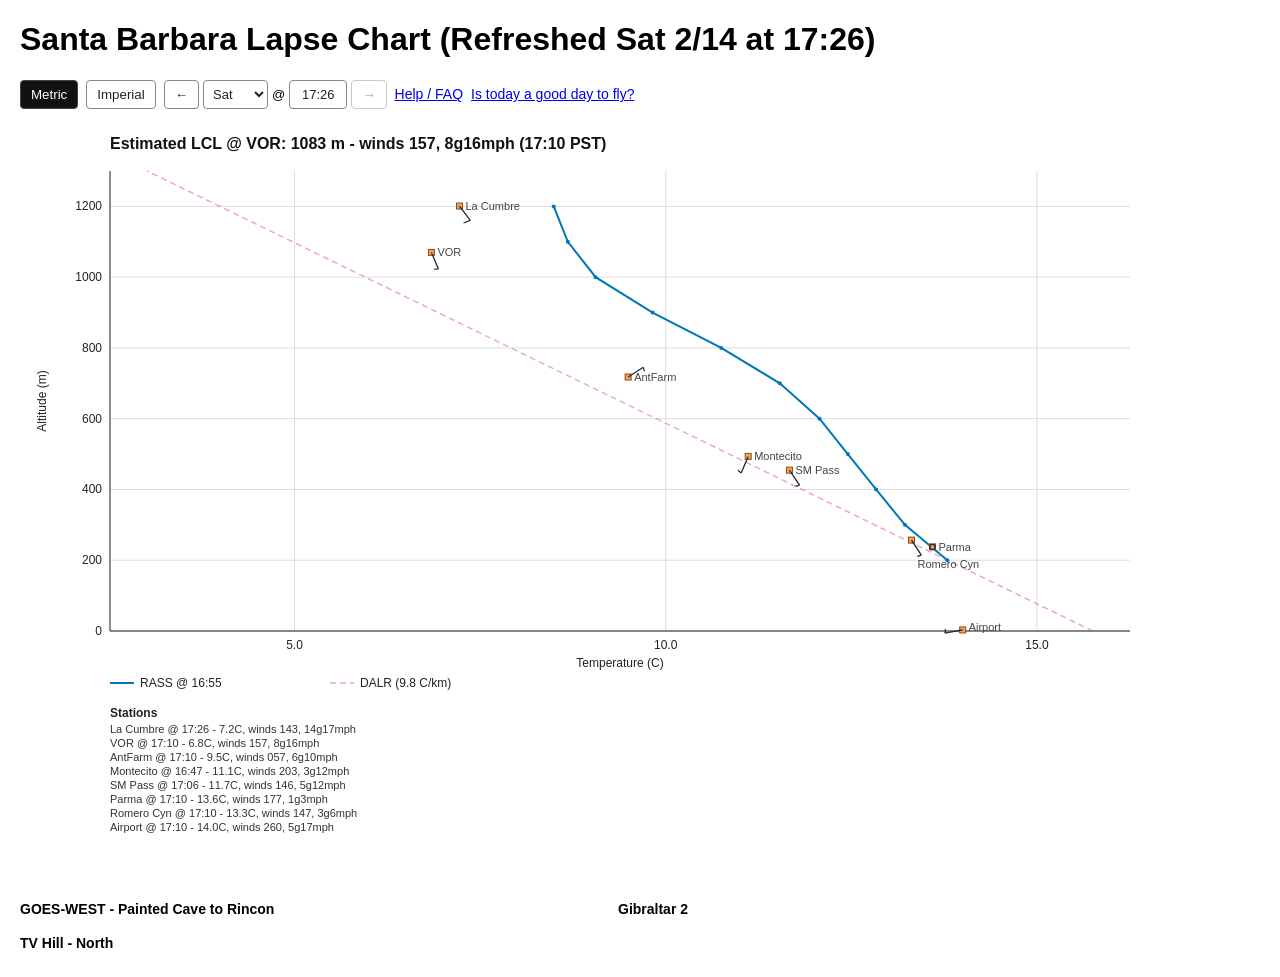
==== commit d91e7494: "Promote Gibraltar 2 and cropped TV Hill camera views to main" ====
--- a/index.html
+++ b/index.html
@@ -39,6 +39,7 @@
     >Is today a good day to fly?</a>
   </div>
   <img id="chart" src="./sba_wwtemp_chart_metric.svg" alt="Santa Barbara lapse chart" />
+  <div class="imagery-grid">
   <section id="satelliteSection" class="satellite-section" aria-labelledby="satelliteHeading">
     <h2 id="satelliteHeading">GOES-WEST - Painted Cave to Rincon</h2>
     <p id="satelliteCaption" hidden></p>
@@ -49,5 +50,24 @@
       alt="GOES-West cloud imagery from Painted Cave to Rincon, with the coastline and Santa Barbara and Carpinteria marked. North is up; scan time is printed on each frame." hidden />
     <button id="playSatellite" class="control-button" type="button" disabled hidden>Play last hour</button>
   </section>
+  <section id="gibraltarSection" class="camera-section" aria-labelledby="gibraltarHeading">
+    <h2 id="gibraltarHeading"><a href="https://ops.alertcalifornia.org/cam-console/1986" target="_blank" rel="noopener noreferrer" title="ALERTCalifornia | UC San Diego">Gibraltar 2</a></h2>
+    <p id="gibraltarCaption" hidden></p>
+    <p id="gibraltarStatus" class="camera-status" role="status" hidden></p>
+    <button id="gibraltarLoad" class="control-button" type="button" disabled hidden>Load camera image</button>
+    <img id="gibraltarImage" width="600" height="366" decoding="async" fetchpriority="low"
+      aria-describedby="gibraltarCaption" title="ALERTCalifornia | UC San Diego"
+      alt="Latest tight image from Gibraltar 2. Capture time and actual compass bearing are printed above the image." hidden />
+  </section>
+  <section id="tvhillSection" class="camera-section panorama-section" aria-labelledby="tvhillHeading">
+    <h2 id="tvhillHeading"><a href="https://ops.alertcalifornia.org/cam-console/2748" target="_blank" rel="noopener noreferrer" title="ALERTCalifornia | UC San Diego">TV Hill - North</a></h2>
+    <p id="tvhillCaption" hidden></p>
+    <p id="tvhillStatus" class="camera-status" role="status" hidden></p>
+    <button id="tvhillLoad" class="control-button" type="button" disabled hidden>Load camera image</button>
+    <img id="tvhillImage" width="1200" height="415" decoding="async" fetchpriority="low"
+      aria-describedby="tvhillCaption" title="ALERTCalifornia | UC San Diego"
+      alt="TV Hill 2 panorama cropped from 330 degrees through north to 090 degrees, with bearing labels." hidden />
+  </section>
+  </div>
 </body>
 </html>
--- a/styles.css
+++ b/styles.css
@@ -66,7 +66,15 @@
   height: auto;
 }
 
-.satellite-section { max-width: 600px; margin-top: 16px; font-size: 13px; }
+.imagery-grid { display: grid; grid-template-columns: repeat(2, minmax(0, 1fr)); gap: 12px 16px; max-width: 1180px; margin-top: 16px; align-items: start; }
+.satellite-section, .camera-section { min-width: 0; font-size: 13px; }
+.panorama-section { grid-column: 1 / -1; }
+.camera-section h2 { font-size: 14px; margin: 0 0 6px; }
+.camera-section h2 a { color: inherit; text-decoration: none; }
+.camera-section h2 a:hover { text-decoration: underline; }
+.camera-section img { width: 100%; height: auto; margin-top: 8px; }
+.camera-section .camera-status { margin: 4px 0; color: #555; }
+.camera-section button { margin: 4px 0; }
 .satellite-section h2 { font-size: 14px; margin: 0 0 6px; }
 .satellite-section p { margin: 6px 0; }
 #satelliteImage { max-width: 100%; height: auto; margin-top: 8px; }
